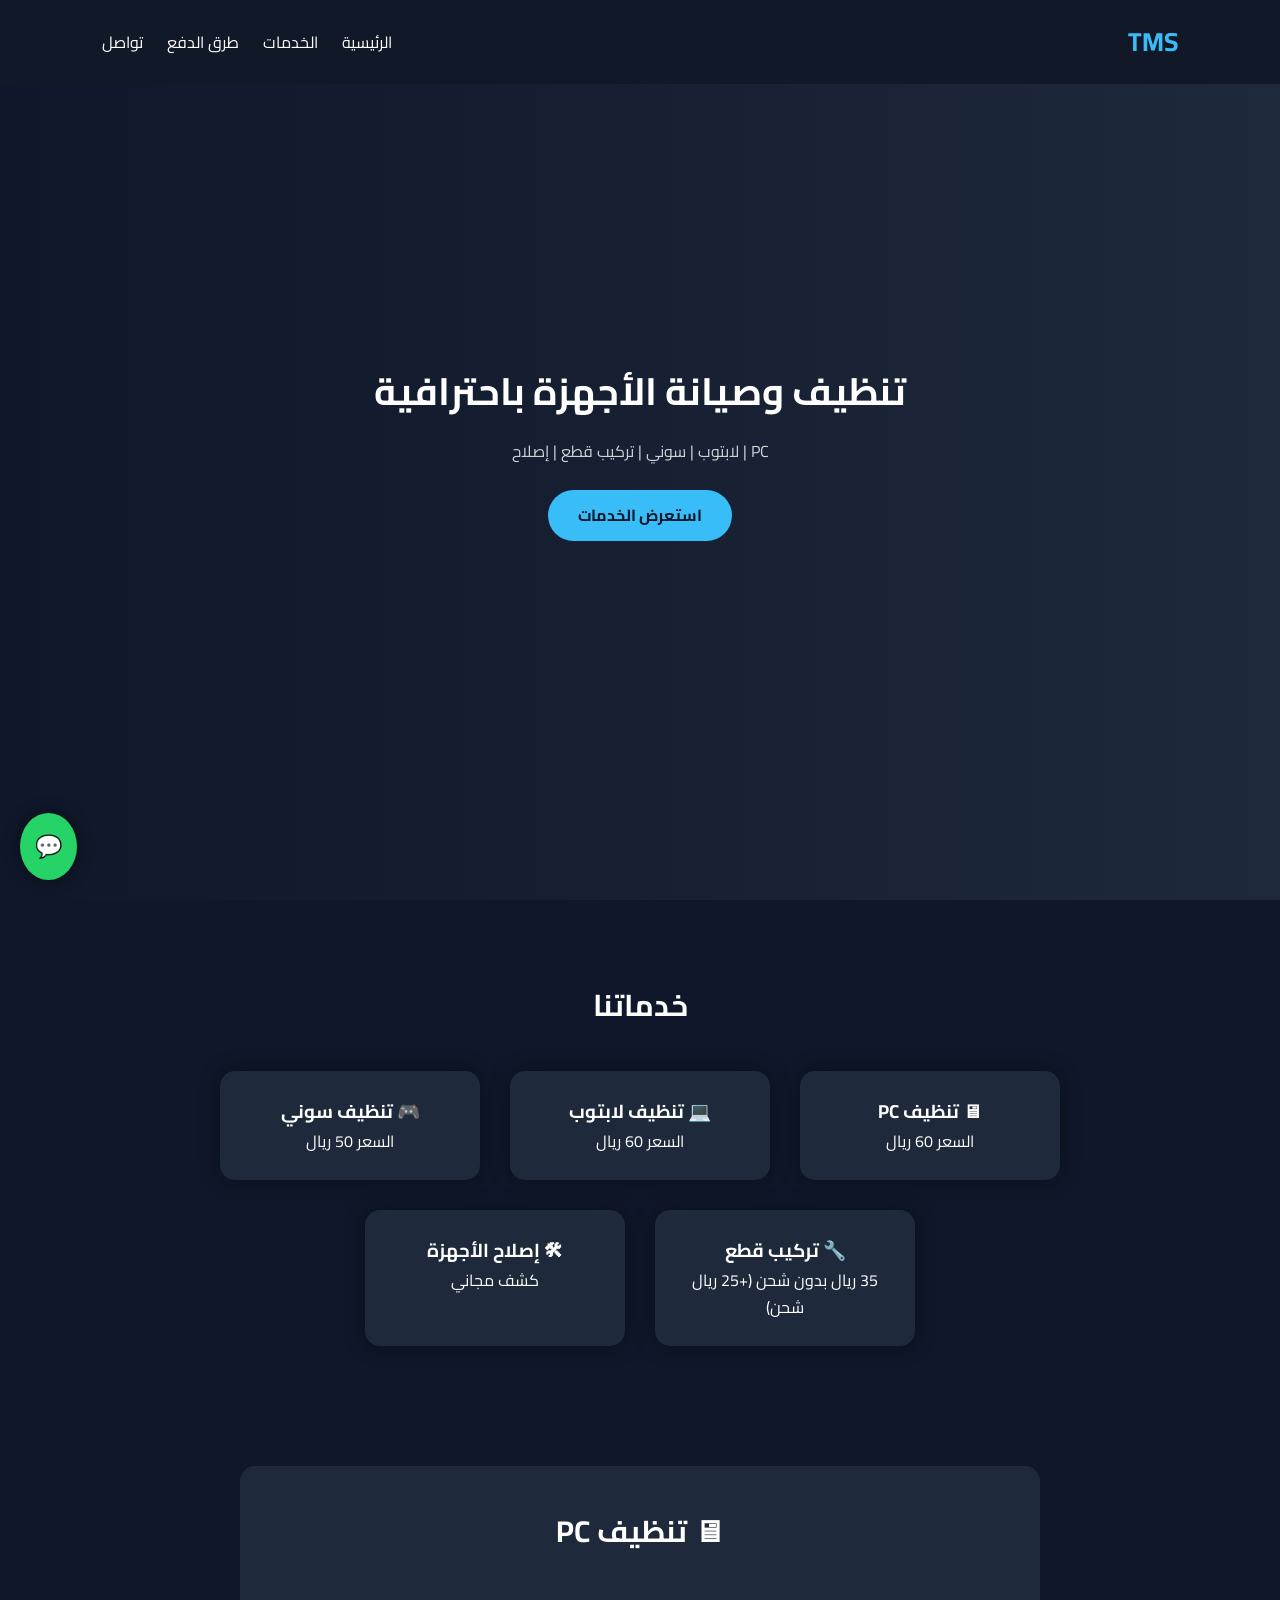
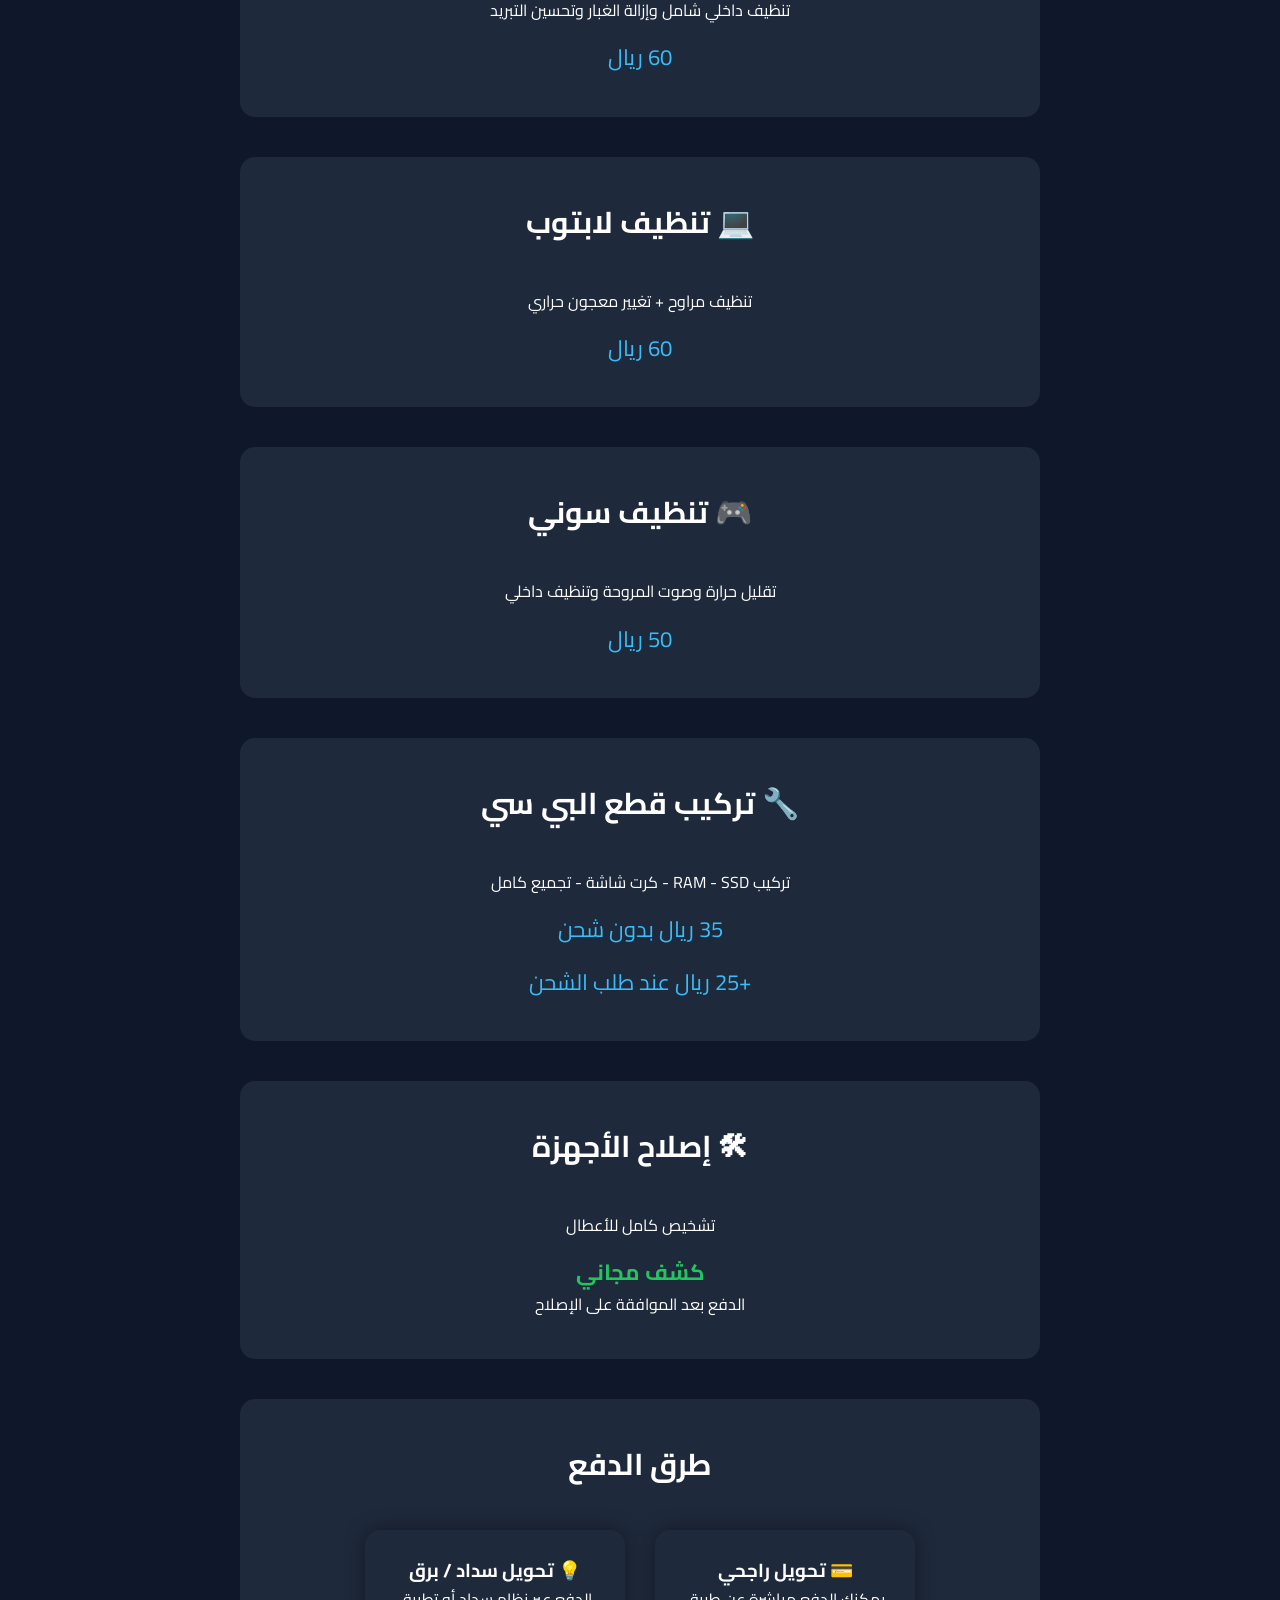
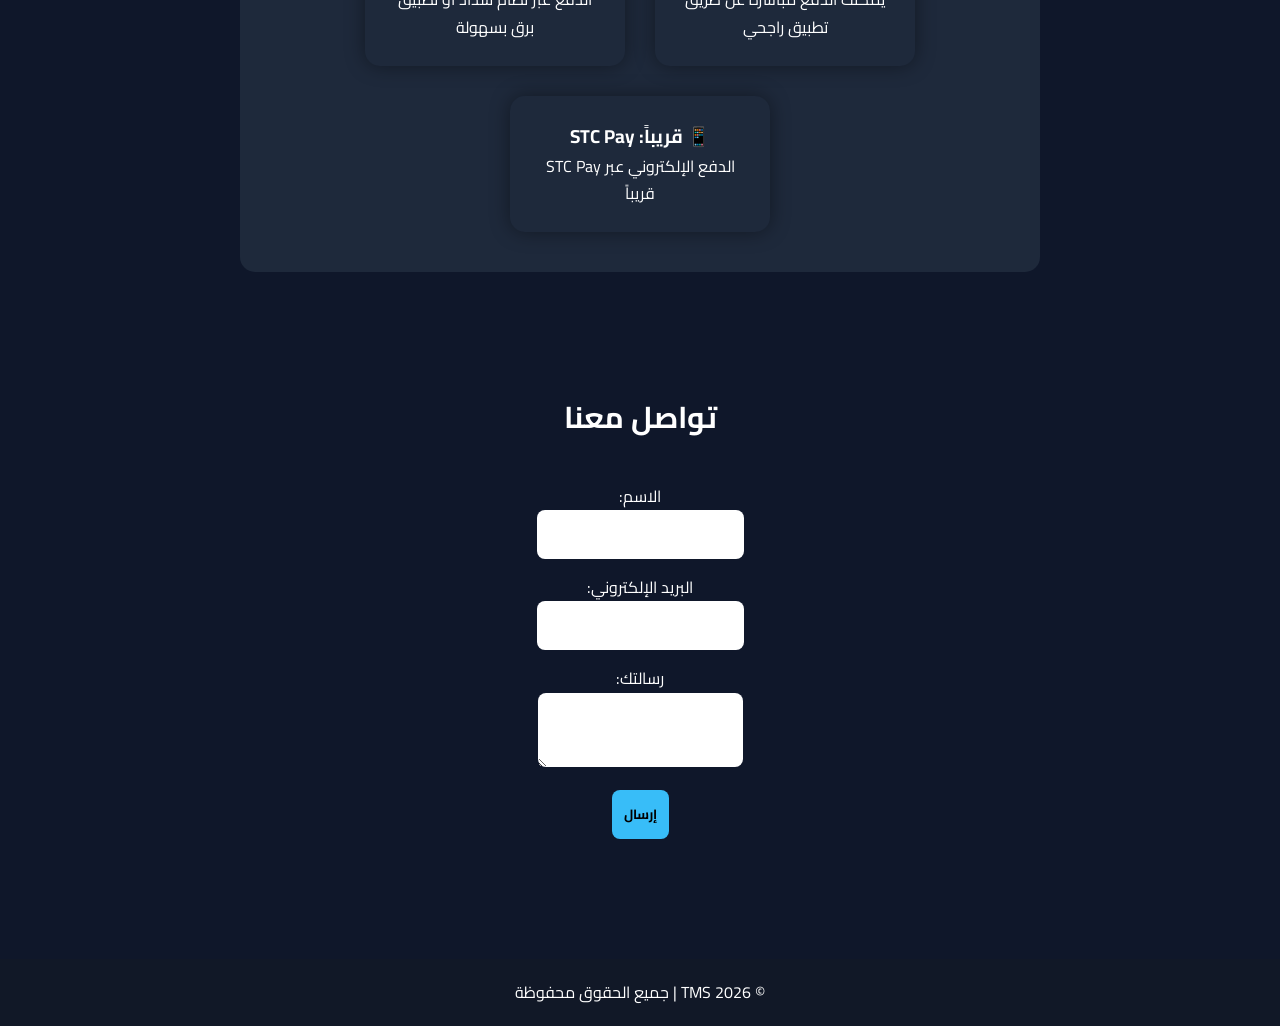
==== index.html @ cfd537c2 "Add files via upload" ====
<!DOCTYPE html>
<html lang="ar" dir="rtl">
<head>
<meta charset="UTF-8">
<meta name="viewport" content="width=device-width, initial-scale=1.0">
<title>TMS | خدمات تنظيف وصيانة الأجهزة</title>
<link href="https://fonts.googleapis.com/css2?family=Cairo:wght@400;700&display=swap" rel="stylesheet">
<style>
*{margin:0;padding:0;box-sizing:border-box;font-family:'Cairo',sans-serif;}
html{scroll-behavior:smooth;}
body{background:#0f172a;color:white;line-height:1.7;}
header{display:flex;justify-content:space-between;align-items:center;padding:20px 8%;background:#111827;position:fixed;width:100%;z-index:1000;}
.logo{font-size:26px;font-weight:bold;color:#38bdf8;}
nav a{color:white;text-decoration:none;margin-right:20px;transition:.3s;}
nav a:hover{color:#38bdf8;}
.hero{height:100vh;display:flex;flex-direction:column;justify-content:center;align-items:center;text-align:center;background:linear-gradient(to right,#0f172a,#1e293b);padding-top:80px;}
.hero h1{font-size:38px;margin-bottom:15px;}
.hero p{opacity:.8;margin-bottom:25px;}
.btn{background:#38bdf8;color:#0f172a;padding:12px 30px;border-radius:30px;text-decoration:none;font-weight:bold;transition:.3s;}
.btn:hover{transform:scale(1.1);background:white;}
section{padding:80px 8%;text-align:center;}
h2{margin-bottom:40px;font-size:30px;}
.cards{display:flex;flex-wrap:wrap;justify-content:center;gap:30px;}
.card{background:#1e293b;width:260px;padding:25px;border-radius:15px;text-decoration:none;color:white;transition:.4s;box-shadow:0 0 20px rgba(0,0,0,.4);}
.card:hover{transform:translateY(-10px);box-shadow:0 0 35px rgba(56,189,248,.6);}
.details{background:#1e293b;margin:40px auto;max-width:800px;padding:40px;border-radius:15px;}
.price{font-size:22px;margin-top:15px;color:#38bdf8;}
.free{color:#22c55e;font-weight:bold;}
#payment .cards{display:flex;flex-wrap:wrap;justify-content:center;gap:30px;margin-top:20px;}
#payment .card{background:#1e293b;width:260px;padding:25px;border-radius:15px;text-align:center;transition:.4s;box-shadow:0 0 20px rgba(0,0,0,.4);}
#payment .card:hover{transform:translateY(-10px);box-shadow:0 0 35px rgba(56,189,248,.6);}
form{max-width:500px;margin:auto;display:flex;flex-direction:column;gap:15px;}
input,textarea{padding:12px;border-radius:8px;border:none;}
button{padding:12px;border:none;background:#38bdf8;font-weight:bold;border-radius:8px;cursor:pointer;}
footer{background:#111827;padding:20px;text-align:center;margin-top:40px;}
.whatsapp{position:fixed;bottom:20px;left:20px;background:#25D366;color:white;padding:15px;border-radius:50%;font-size:22px;text-decoration:none;box-shadow:0 0 15px rgba(0,0,0,.5);}
@media(max-width:768px){.cards{flex-direction:column;align-items:center;}}
</style>
</head>
<body>

<header>
<div class="logo">TMS</div>
<nav>
<a href="#">الرئيسية</a>
<a href="#services">الخدمات</a>
<a href="#payment">طرق الدفع</a>
<a href="#contact">تواصل</a>
</nav>
</header>

<section class="hero">
<h1>تنظيف وصيانة الأجهزة باحترافية</h1>
<p>PC | لابتوب | سوني | تركيب قطع | إصلاح</p>
<a href="#services" class="btn">استعرض الخدمات</a>
</section>

<section id="services">
<h2>خدماتنا</h2>
<div class="cards">
<a href="#pc" class="card"><h3>🖥 تنظيف PC</h3><p>السعر 60 ريال</p></a>
<a href="#laptop" class="card"><h3>💻 تنظيف لابتوب</h3><p>السعر 60 ريال</p></a>
<a href="#sony" class="card"><h3>🎮 تنظيف سوني</h3><p>السعر 50 ريال</p></a>
<a href="#install" class="card"><h3>🔧 تركيب قطع</h3><p>35 ريال بدون شحن (+25 ريال شحن)</p></a>
<a href="#repair" class="card"><h3>🛠 إصلاح الأجهزة</h3><p>كشف مجاني</p></a>
</div>
</section>

<section id="pc" class="details"><h2>🖥 تنظيف PC</h2><p>تنظيف داخلي شامل وإزالة الغبار وتحسين التبريد</p><div class="price">60 ريال</div></section>
<section id="laptop" class="details"><h2>💻 تنظيف لابتوب</h2><p>تنظيف مراوح + تغيير معجون حراري</p><div class="price">60 ريال</div></section>
<section id="sony" class="details"><h2>🎮 تنظيف سوني</h2><p>تقليل حرارة وصوت المروحة وتنظيف داخلي</p><div class="price">50 ريال</div></section>
<section id="install" class="details"><h2>🔧 تركيب قطع البي سي</h2><p>تركيب RAM - SSD - كرت شاشة - تجميع كامل</p><div class="price">35 ريال بدون شحن</div><div class="price">+25 ريال عند طلب الشحن</div></section>
<section id="repair" class="details"><h2>🛠 إصلاح الأجهزة</h2><p>تشخيص كامل للأعطال</p><div class="price free">كشف مجاني</div><p>الدفع بعد الموافقة على الإصلاح</p></section>

<section id="payment" class="details">
<h2>طرق الدفع</h2>
<div class="cards">
<div class="card"><h3>💳 تحويل راجحي</h3><p>يمكنك الدفع مباشرة عن طريق تطبيق راجحي</p></div>
<div class="card"><h3>💡 تحويل سداد / برق</h3><p>الدفع عبر نظام سداد أو تطبيق برق بسهولة</p></div>
<div class="card"><h3>📱 قريباً: STC Pay</h3><p>الدفع الإلكتروني عبر STC Pay قريباً</p></div>
</div>
</section>

<section id="contact">
<h2>تواصل معنا</h2>
<form name="contact" method="POST" data-netlify="true">
  <p>
    <label>الاسم:<br>
      <input type="text" name="name" required>
    </label>
  </p>
  <p>
    <label>البريد الإلكتروني:<br>
      <input type="email" name="email" required>
    </label>
  </p>
  <p>
    <label>رسالتك:<br>
      <textarea name="message" required></textarea>
    </label>
  </p>
  <p>
    <button type="submit">إرسال</button>
  </p>
</form>
</section>

<footer>© 2026 TMS | جميع الحقوق محفوظة</footer>
<a href="https://wa.me/966596261551" class="whatsapp" target="_blank">💬</a>

</body>
</html>
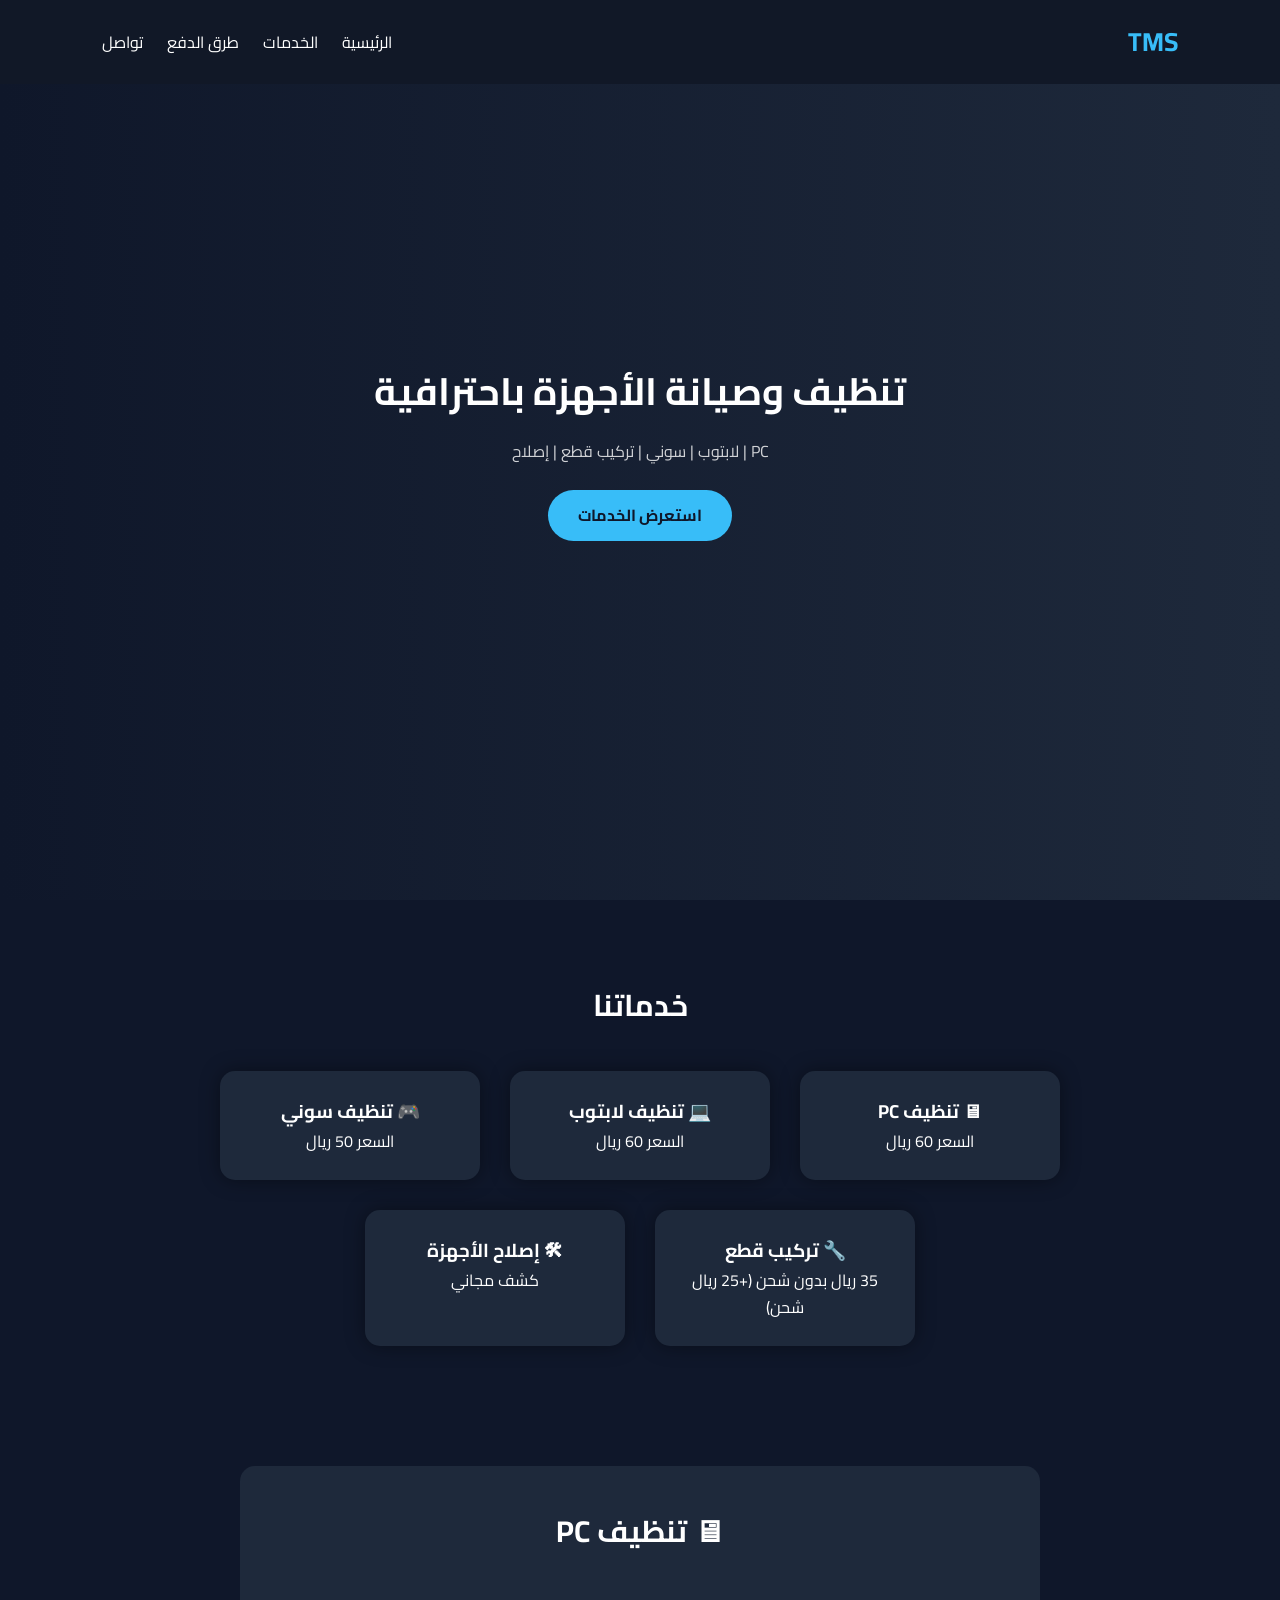
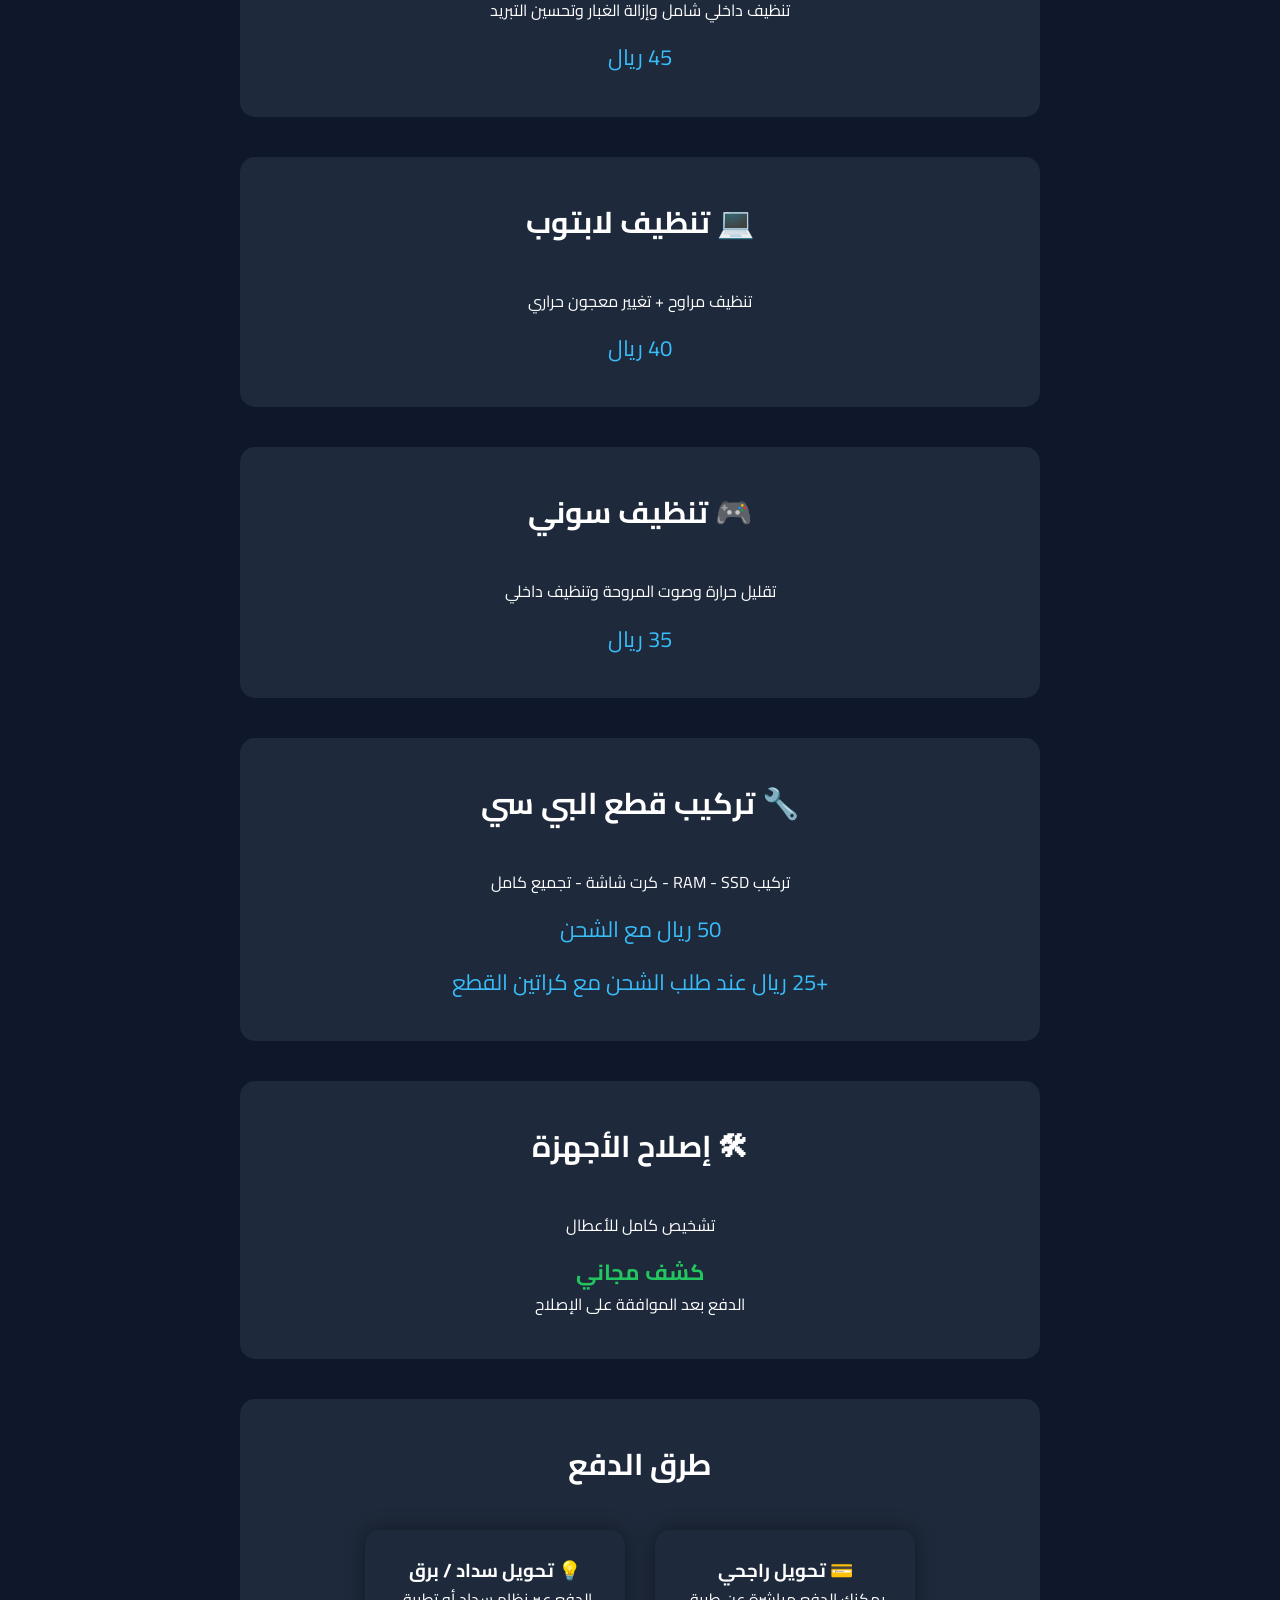
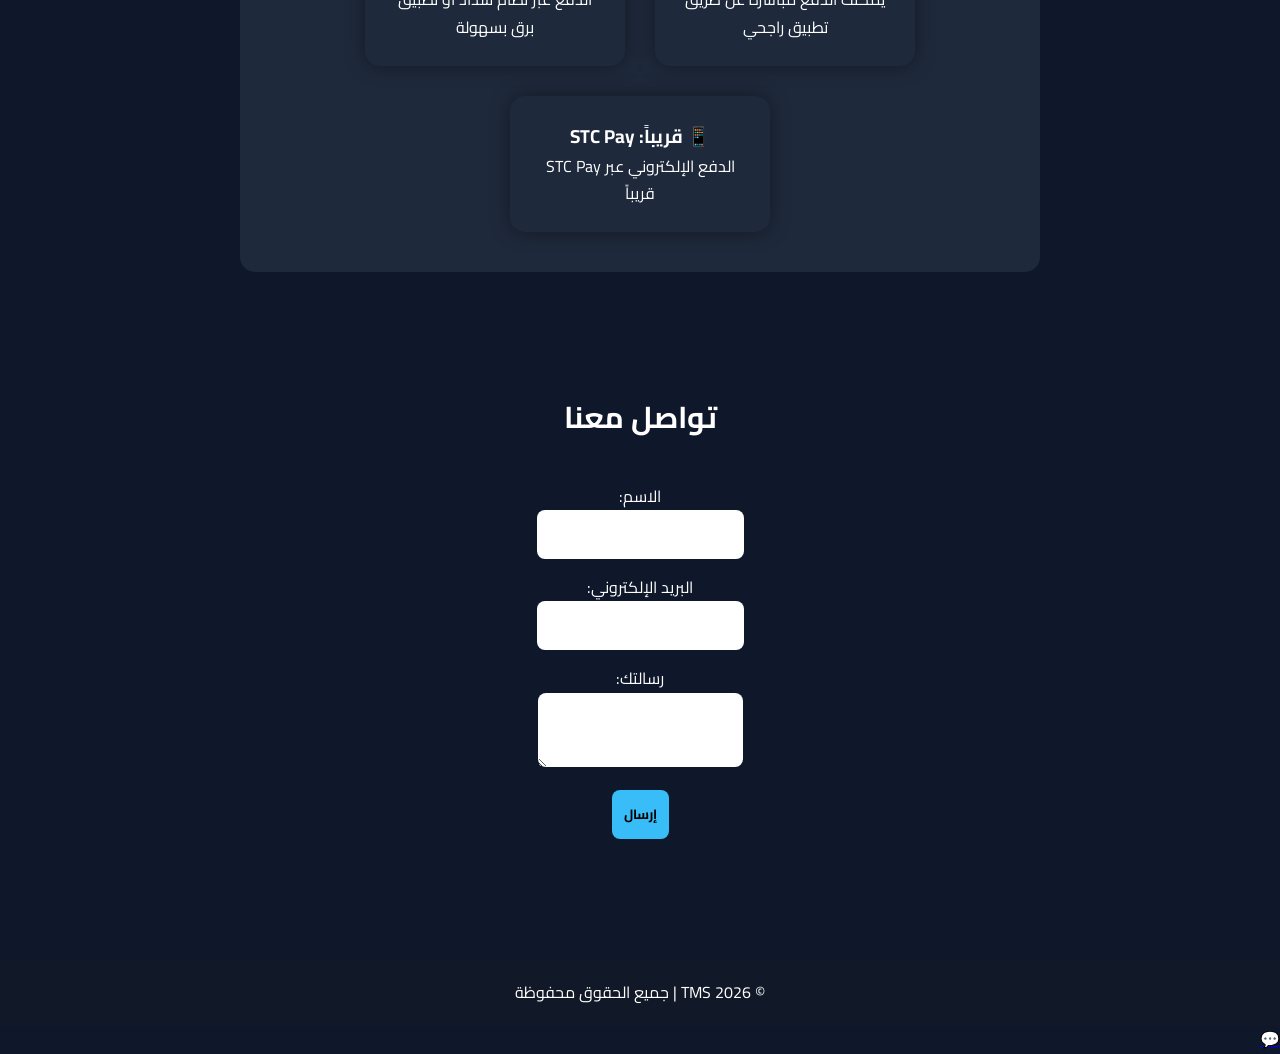
==== commit 09e3a2d9: "Add files via upload" ====
--- a/index.html
+++ b/index.html
@@ -66,10 +66,10 @@
 </div>
 </section>
 
-<section id="pc" class="details"><h2>🖥 تنظيف PC</h2><p>تنظيف داخلي شامل وإزالة الغبار وتحسين التبريد</p><div class="price">60 ريال</div></section>
-<section id="laptop" class="details"><h2>💻 تنظيف لابتوب</h2><p>تنظيف مراوح + تغيير معجون حراري</p><div class="price">60 ريال</div></section>
-<section id="sony" class="details"><h2>🎮 تنظيف سوني</h2><p>تقليل حرارة وصوت المروحة وتنظيف داخلي</p><div class="price">50 ريال</div></section>
-<section id="install" class="details"><h2>🔧 تركيب قطع البي سي</h2><p>تركيب RAM - SSD - كرت شاشة - تجميع كامل</p><div class="price">35 ريال بدون شحن</div><div class="price">+25 ريال عند طلب الشحن</div></section>
+<section id="pc" class="details"><h2>🖥 تنظيف PC</h2><p>تنظيف داخلي شامل وإزالة الغبار وتحسين التبريد</p><div class="price">45 ريال</div></section>
+<section id="laptop" class="details"><h2>💻 تنظيف لابتوب</h2><p>تنظيف مراوح + تغيير معجون حراري</p><div class="price">40 ريال</div></section>
+<section id="sony" class="details"><h2>🎮 تنظيف سوني</h2><p>تقليل حرارة وصوت المروحة وتنظيف داخلي</p><div class="price">35 ريال</div></section>
+<section id="install" class="details"><h2>🔧 تركيب قطع البي سي</h2><p>تركيب RAM - SSD - كرت شاشة - تجميع كامل</p><div class="price">50 ريال مع الشحن </div><div class="price">+25 ريال عند طلب الشحن مع كراتين القطع</div></section>
 <section id="repair" class="details"><h2>🛠 إصلاح الأجهزة</h2><p>تشخيص كامل للأعطال</p><div class="price free">كشف مجاني</div><p>الدفع بعد الموافقة على الإصلاح</p></section>
 
 <section id="payment" class="details">
@@ -83,30 +83,46 @@
 
 <section id="contact">
 <h2>تواصل معنا</h2>
-<form name="contact" method="POST" data-netlify="true">
+
+<form name="contact" method="POST" data-netlify="true" data-netlify-honeypot="bot-field" action="/thank-you.html">
+  
+  <!-- مهم جداً -->
+  <input type="hidden" name="form-name" value="contact">
+
+  <!-- حماية من السبام -->
+  <p hidden>
+    <label>لا تملأ هذا الحقل:
+      <input name="bot-field">
+    </label>
+  </p>
+
   <p>
     <label>الاسم:<br>
       <input type="text" name="name" required>
     </label>
   </p>
+
   <p>
     <label>البريد الإلكتروني:<br>
       <input type="email" name="email" required>
     </label>
   </p>
+
   <p>
     <label>رسالتك:<br>
       <textarea name="message" required></textarea>
     </label>
   </p>
+
   <p>
     <button type="submit">إرسال</button>
   </p>
+
 </form>
 </section>
 
 <footer>© 2026 TMS | جميع الحقوق محفوظة</footer>
-<a href="https://wa.me/966596261551" class="whatsapp" target="_blank">💬</a>
+<a href="https://linktr.ee/TMS5" class="my links" target="_blank">💬</a>
 
 </body>
 </html>
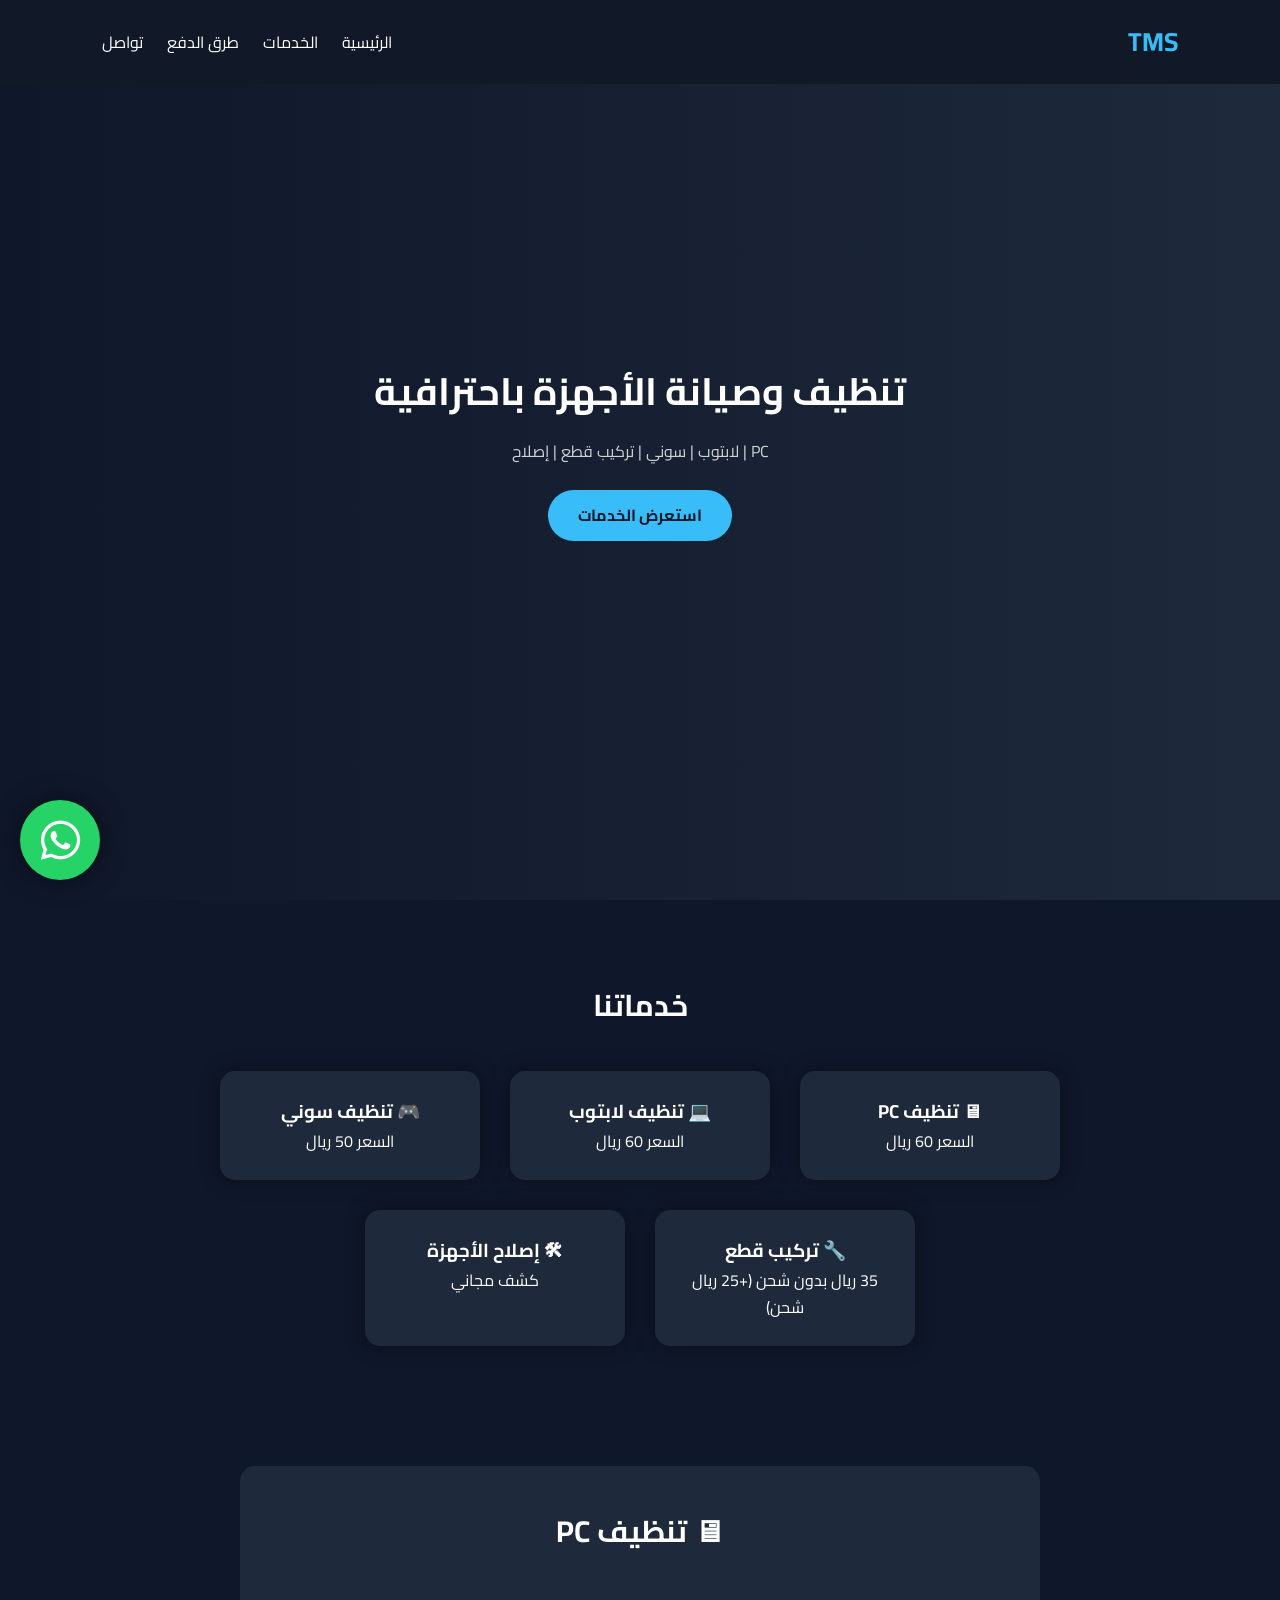
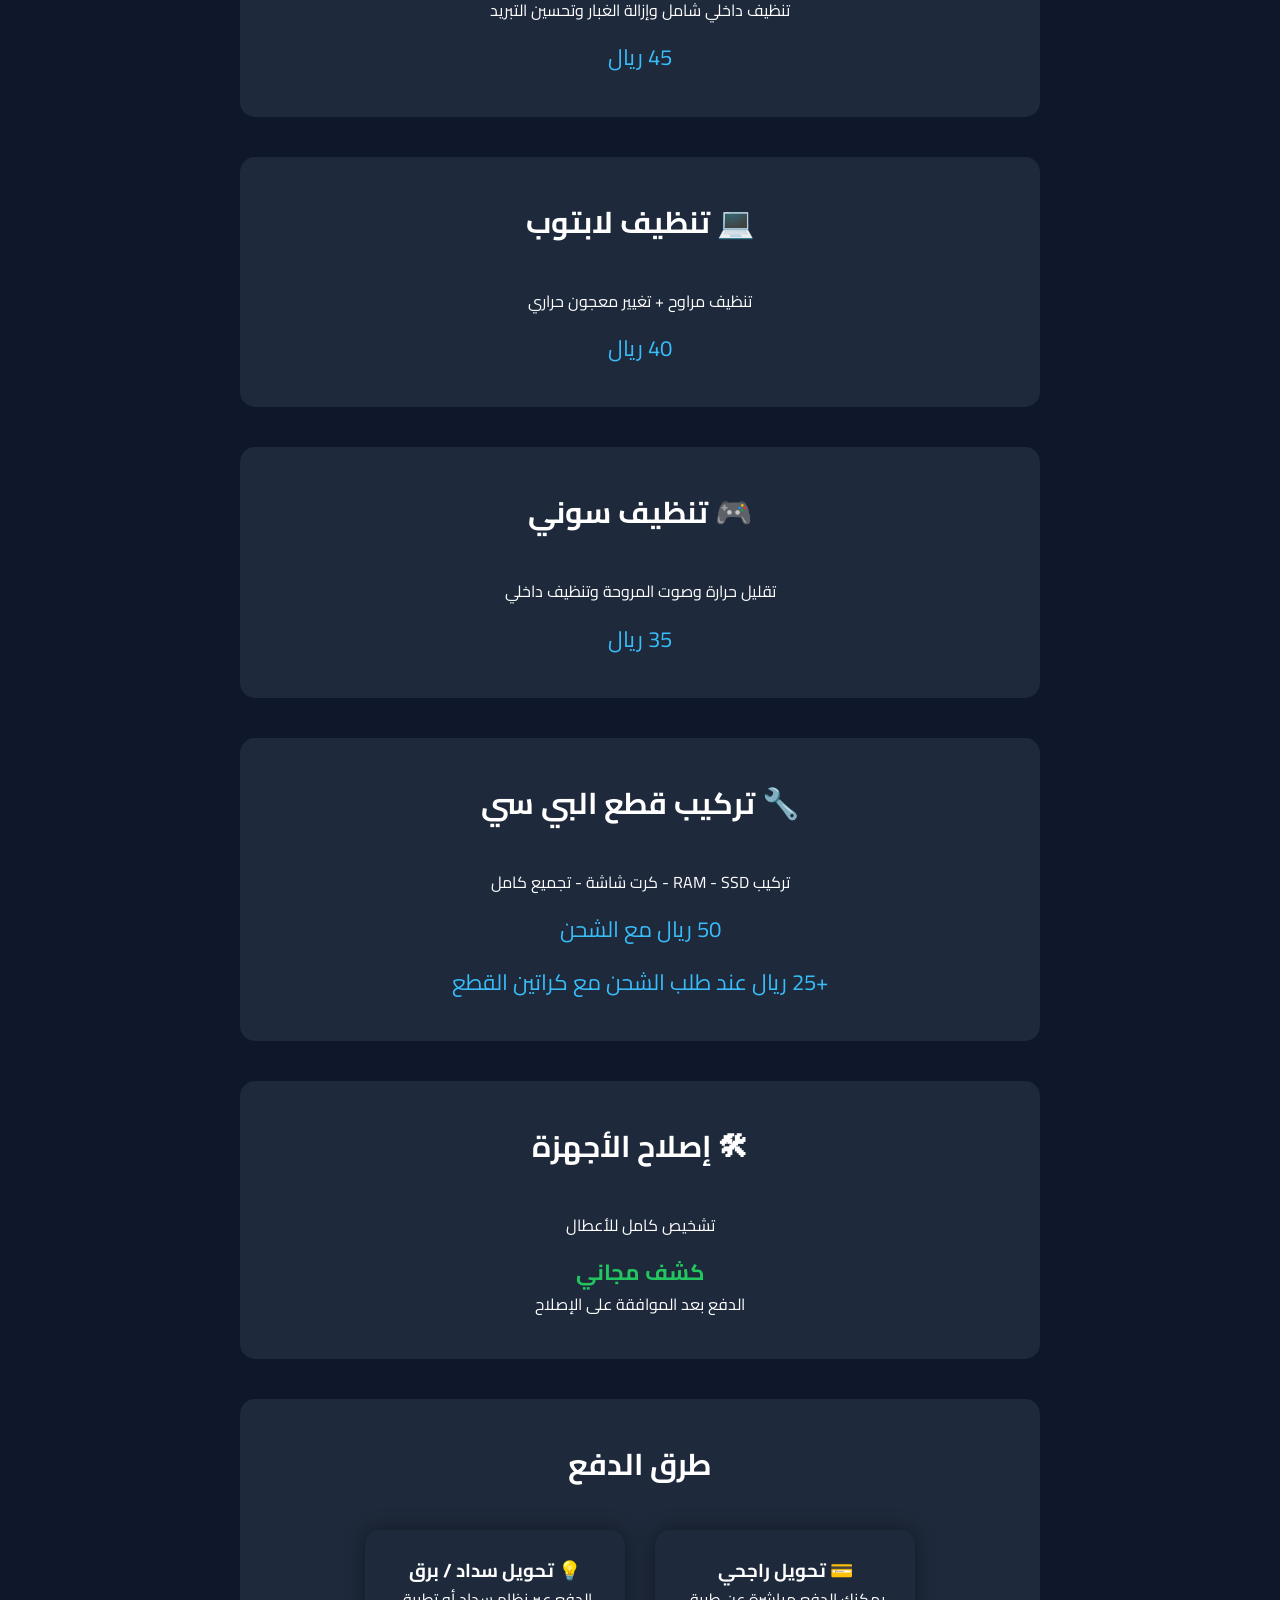
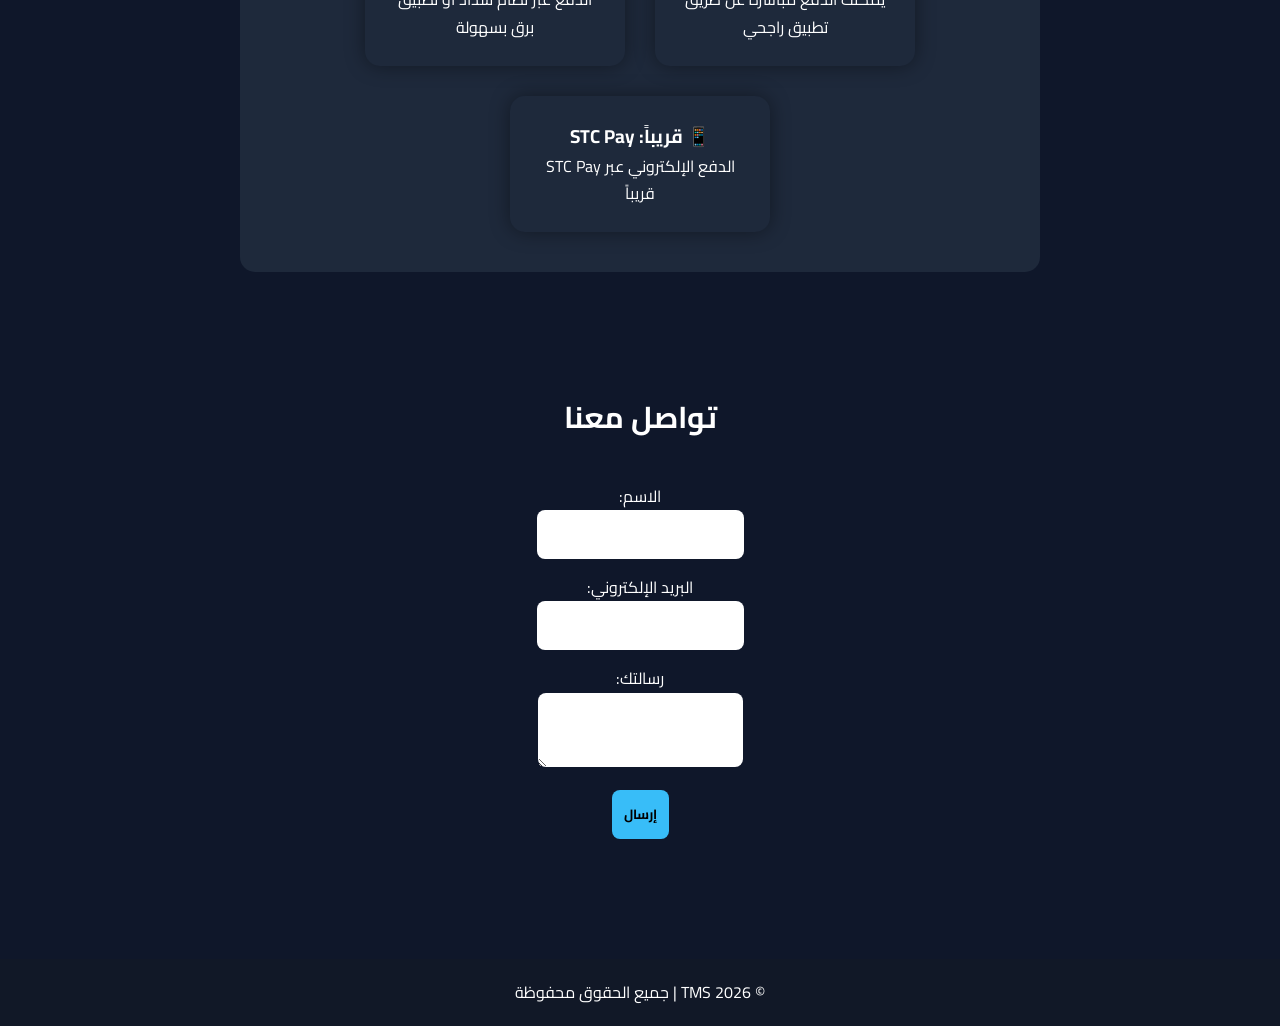
==== commit b9b755d2: "Add files via upload" ====
--- a/index.html
+++ b/index.html
@@ -5,37 +5,9 @@
 <meta name="viewport" content="width=device-width, initial-scale=1.0">
 <title>TMS | خدمات تنظيف وصيانة الأجهزة</title>
 <link href="https://fonts.googleapis.com/css2?family=Cairo:wght@400;700&display=swap" rel="stylesheet">
-<style>
-*{margin:0;padding:0;box-sizing:border-box;font-family:'Cairo',sans-serif;}
-html{scroll-behavior:smooth;}
-body{background:#0f172a;color:white;line-height:1.7;}
-header{display:flex;justify-content:space-between;align-items:center;padding:20px 8%;background:#111827;position:fixed;width:100%;z-index:1000;}
-.logo{font-size:26px;font-weight:bold;color:#38bdf8;}
-nav a{color:white;text-decoration:none;margin-right:20px;transition:.3s;}
-nav a:hover{color:#38bdf8;}
-.hero{height:100vh;display:flex;flex-direction:column;justify-content:center;align-items:center;text-align:center;background:linear-gradient(to right,#0f172a,#1e293b);padding-top:80px;}
-.hero h1{font-size:38px;margin-bottom:15px;}
-.hero p{opacity:.8;margin-bottom:25px;}
-.btn{background:#38bdf8;color:#0f172a;padding:12px 30px;border-radius:30px;text-decoration:none;font-weight:bold;transition:.3s;}
-.btn:hover{transform:scale(1.1);background:white;}
-section{padding:80px 8%;text-align:center;}
-h2{margin-bottom:40px;font-size:30px;}
-.cards{display:flex;flex-wrap:wrap;justify-content:center;gap:30px;}
-.card{background:#1e293b;width:260px;padding:25px;border-radius:15px;text-decoration:none;color:white;transition:.4s;box-shadow:0 0 20px rgba(0,0,0,.4);}
-.card:hover{transform:translateY(-10px);box-shadow:0 0 35px rgba(56,189,248,.6);}
-.details{background:#1e293b;margin:40px auto;max-width:800px;padding:40px;border-radius:15px;}
-.price{font-size:22px;margin-top:15px;color:#38bdf8;}
-.free{color:#22c55e;font-weight:bold;}
-#payment .cards{display:flex;flex-wrap:wrap;justify-content:center;gap:30px;margin-top:20px;}
-#payment .card{background:#1e293b;width:260px;padding:25px;border-radius:15px;text-align:center;transition:.4s;box-shadow:0 0 20px rgba(0,0,0,.4);}
-#payment .card:hover{transform:translateY(-10px);box-shadow:0 0 35px rgba(56,189,248,.6);}
-form{max-width:500px;margin:auto;display:flex;flex-direction:column;gap:15px;}
-input,textarea{padding:12px;border-radius:8px;border:none;}
-button{padding:12px;border:none;background:#38bdf8;font-weight:bold;border-radius:8px;cursor:pointer;}
-footer{background:#111827;padding:20px;text-align:center;margin-top:40px;}
-.whatsapp{position:fixed;bottom:20px;left:20px;background:#25D366;color:white;padding:15px;border-radius:50%;font-size:22px;text-decoration:none;box-shadow:0 0 15px rgba(0,0,0,.5);}
-@media(max-width:768px){.cards{flex-direction:column;align-items:center;}}
-</style>
+<link rel="stylesheet" href="style.css">
+<link rel="stylesheet" href="https://cdnjs.cloudflare.com/ajax/libs/font-awesome/6.5.0/css/all.min.css">
+
 </head>
 <body>
 
@@ -121,8 +93,11 @@
 </form>
 </section>
 
+<a href="https://linktr.ee/TMS5" target="_blank" class="whatsapp-btn">
+  <i class="fa-brands fa-whatsapp"></i>
+</a>
+
 <footer>© 2026 TMS | جميع الحقوق محفوظة</footer>
-<a href="https://linktr.ee/TMS5" class="my links" target="_blank">💬</a>
 
 </body>
 </html>
--- a/style.css
+++ b/style.css
@@ -0,0 +1,87 @@
+*{margin:0;padding:0;box-sizing:border-box;font-family:'Cairo',sans-serif;}
+html{scroll-behavior:smooth;}
+body{background:#0f172a;color:white;line-height:1.7;}
+
+
+
+header{display:flex;justify-content:space-between;align-items:center;padding:20px 8%;background:#111827;position:fixed;width:100%;z-index:1000;}
+.logo{font-size:26px;font-weight:bold;color:#38bdf8;}
+nav a{color:white;text-decoration:none;margin-right:20px;transition:.3s;}
+nav a:hover{color:#38bdf8;}
+
+
+
+.hero{height:100vh;display:flex;flex-direction:column;justify-content:center;align-items:center;text-align:center;background:linear-gradient(to right,#0f172a,#1e293b);padding-top:80px;}
+.hero h1{font-size:38px;margin-bottom:15px;}
+.hero p{opacity:.8;margin-bottom:25px;}
+
+
+
+.btn{background:#38bdf8;color:#0f172a;padding:12px 30px;border-radius:30px;text-decoration:none;font-weight:bold;transition:.3s;}
+.btn:hover{transform:scale(1.1);background:white;}
+
+
+
+section{padding:80px 8%;text-align:center;}
+h2{margin-bottom:40px;font-size:30px;}
+
+
+
+.cards{display:flex;flex-wrap:wrap;justify-content:center;gap:30px;}
+
+
+
+.card{background:#1e293b;width:260px;padding:25px;border-radius:15px;text-decoration:none;color:white;transition:.4s;box-shadow:0 0 20px rgba(0,0,0,.4);}
+.card:hover{transform:translateY(-10px);box-shadow:0 0 35px rgba(56,189,248,.6);}
+
+
+
+.details{background:#1e293b;margin:40px auto;max-width:800px;padding:40px;border-radius:15px;}
+
+
+
+.price{font-size:22px;margin-top:15px;color:#38bdf8;}
+.free{color:#22c55e;font-weight:bold;}
+
+
+
+#payment .cards{display:flex;flex-wrap:wrap;justify-content:center;gap:30px;margin-top:20px;}
+#payment .card{background:#1e293b;width:260px;padding:25px;border-radius:15px;text-align:center;transition:.4s;box-shadow:0 0 20px rgba(0,0,0,.4);}
+#payment .card:hover{transform:translateY(-10px);box-shadow:0 0 35px rgba(56,189,248,.6);}
+
+
+
+form{max-width:500px;margin:auto;display:flex;flex-direction:column;gap:15px;}
+input,textarea{padding:12px;border-radius:8px;border:none;}
+button{padding:12px;border:none;background:#38bdf8;font-weight:bold;border-radius:8px;cursor:pointer;}
+
+
+
+footer{background:#111827;padding:20px;text-align:center;margin-top:40px;}
+
+
+
+
+.whatsapp-btn {
+  position: fixed;
+  bottom: 20px;
+  left: 20px;
+  background: #25D366;
+  color: white;
+  width: 80px;          /* حجم الدائرة */
+  height: 80px;         /* حجم الدائرة */
+  display: flex;
+  align-items: center;
+  justify-content: center;
+  border-radius: 50%;
+  font-size: 45px;      /* حجم الأيقونة */
+  text-decoration: none;
+  box-shadow: 0 0 25px rgba(0,0,0,.5);
+  z-index: 999;
+}
+
+
+
+@media(max-width:768px){
+.cards{flex-direction:column;align-items:center;}
+}
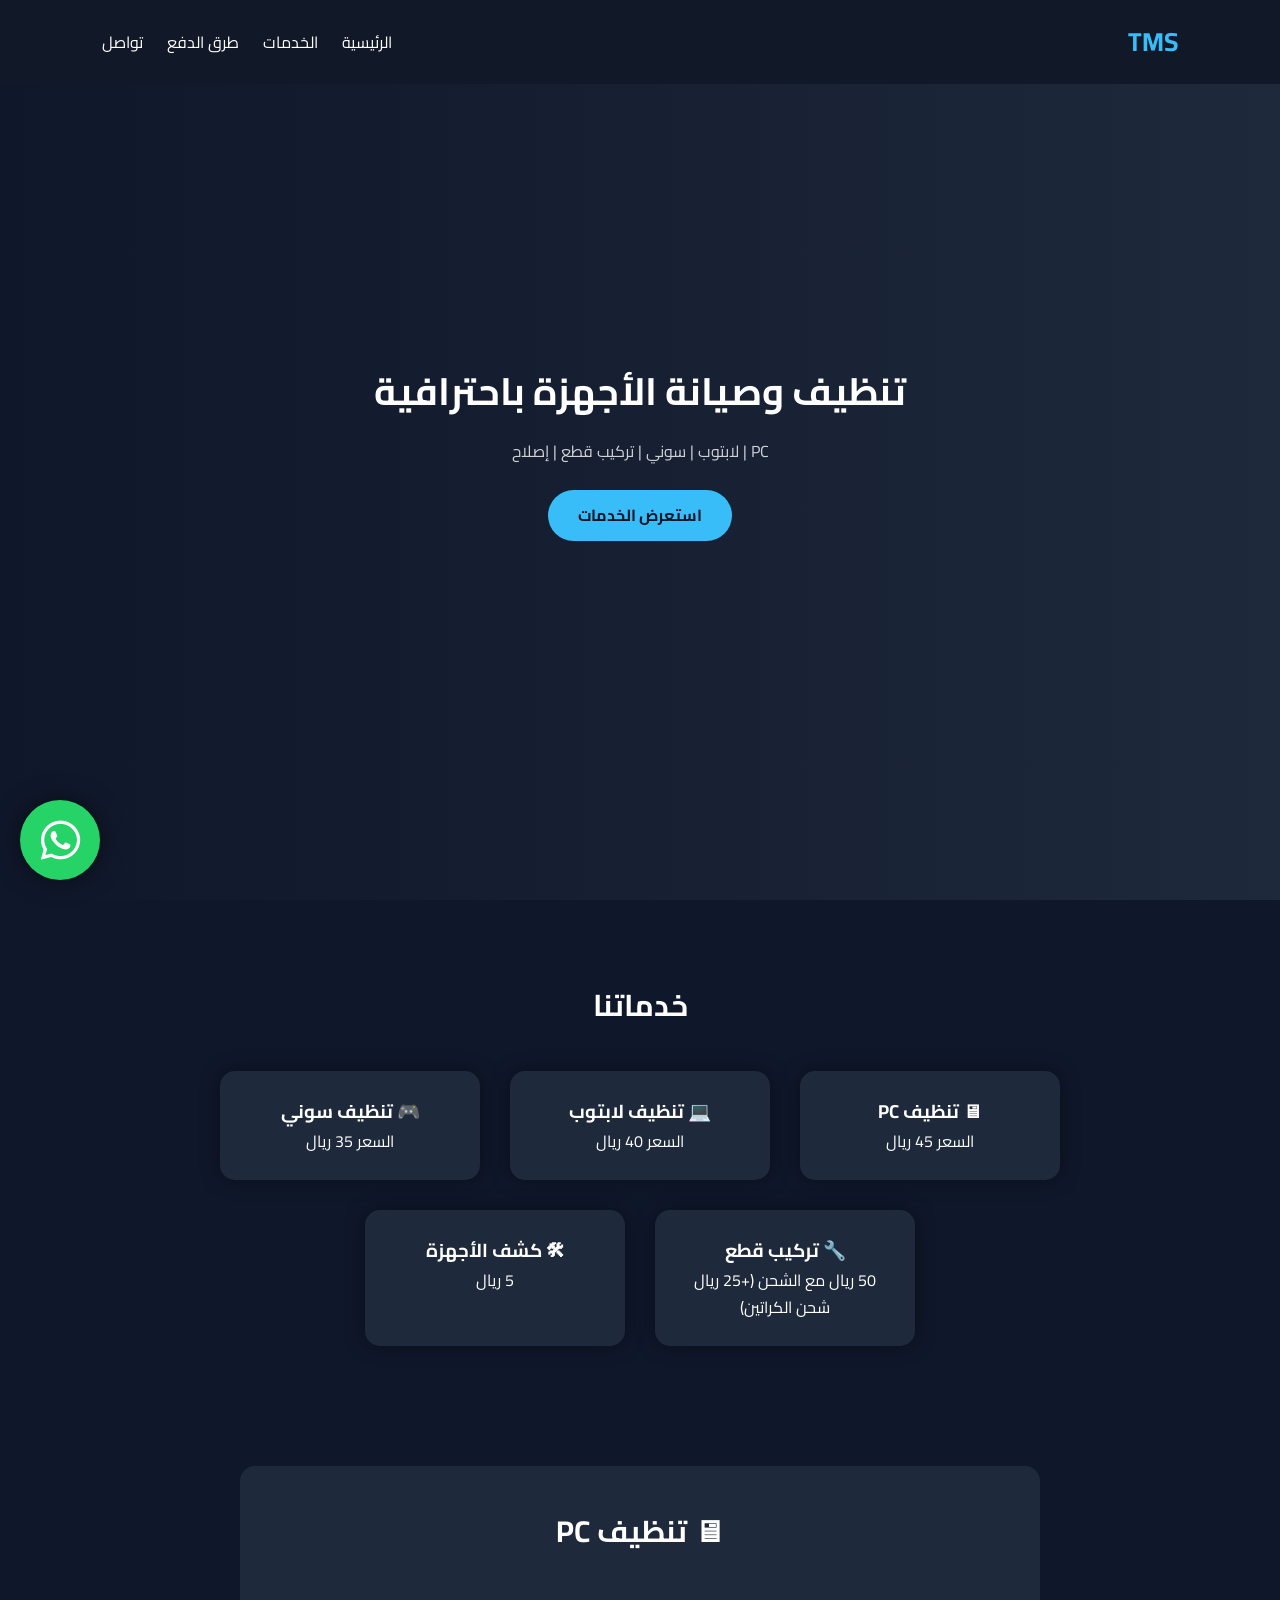
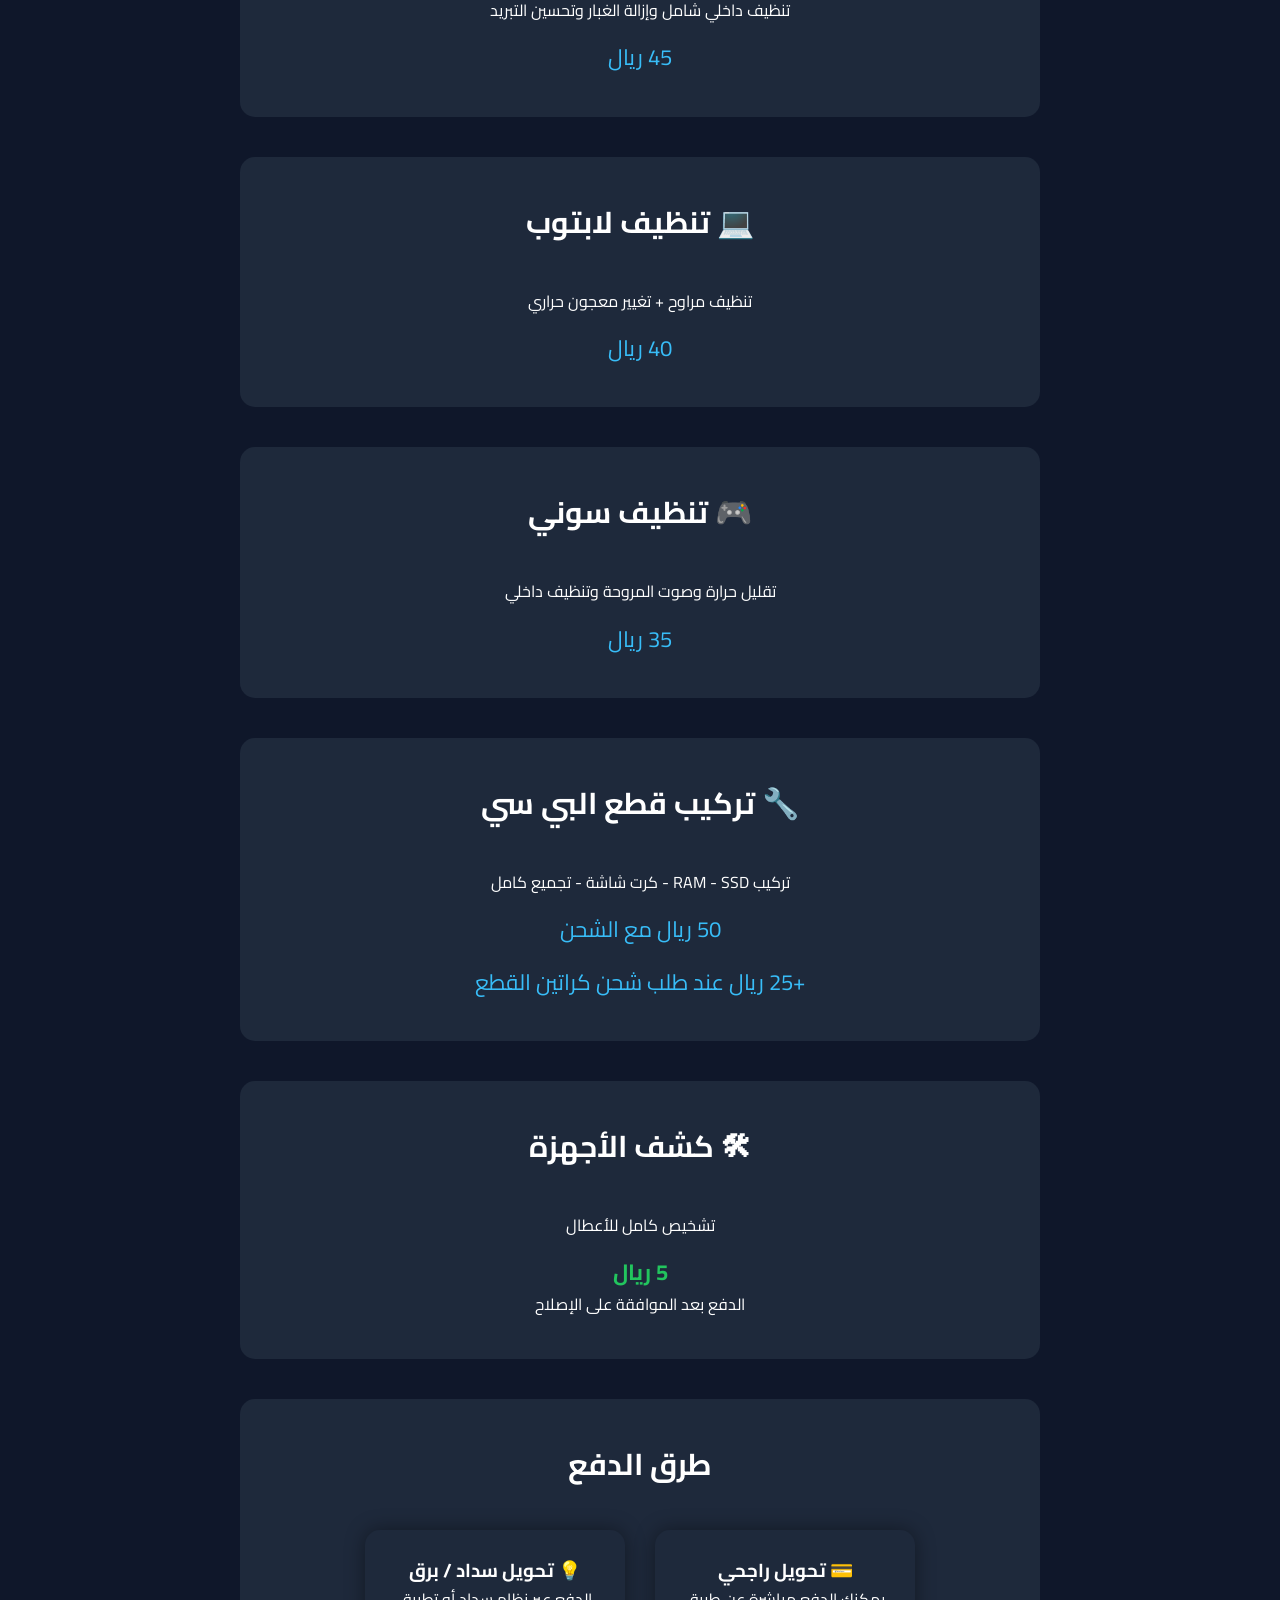
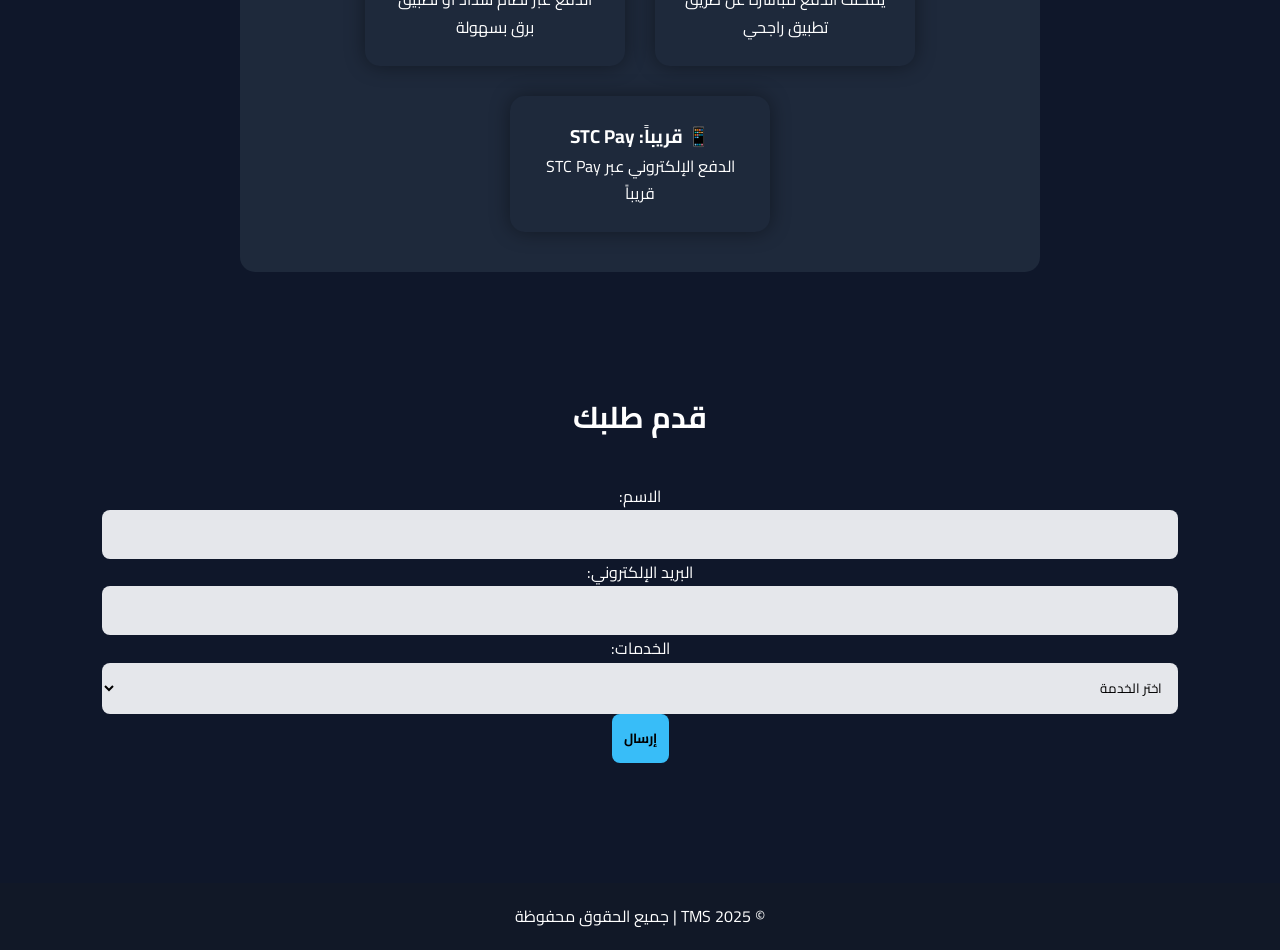
==== commit d4a84aa1: "Update index.html" ====
--- a/index.html
+++ b/index.html
@@ -30,19 +30,19 @@
 <section id="services">
 <h2>خدماتنا</h2>
 <div class="cards">
-<a href="#pc" class="card"><h3>🖥 تنظيف PC</h3><p>السعر 60 ريال</p></a>
-<a href="#laptop" class="card"><h3>💻 تنظيف لابتوب</h3><p>السعر 60 ريال</p></a>
-<a href="#sony" class="card"><h3>🎮 تنظيف سوني</h3><p>السعر 50 ريال</p></a>
-<a href="#install" class="card"><h3>🔧 تركيب قطع</h3><p>35 ريال بدون شحن (+25 ريال شحن)</p></a>
-<a href="#repair" class="card"><h3>🛠 إصلاح الأجهزة</h3><p>كشف مجاني</p></a>
+<a href="#pc" class="card"><h3>🖥 تنظيف PC</h3><p>السعر 45 ريال</p></a>
+<a href="#laptop" class="card"><h3>💻 تنظيف لابتوب</h3><p>السعر 40 ريال</p></a>
+<a href="#sony" class="card"><h3>🎮 تنظيف سوني</h3><p>السعر 35 ريال</p></a>
+<a href="#install" class="card"><h3>🔧 تركيب قطع</h3><p>50 ريال مع الشحن (+25 ريال شحن الكراتين)</p></a>
+<a href="#repair" class="card"><h3>🛠 كشف الأجهزة</h3><p>5 ريال</p></a>
 </div>
 </section>
 
 <section id="pc" class="details"><h2>🖥 تنظيف PC</h2><p>تنظيف داخلي شامل وإزالة الغبار وتحسين التبريد</p><div class="price">45 ريال</div></section>
 <section id="laptop" class="details"><h2>💻 تنظيف لابتوب</h2><p>تنظيف مراوح + تغيير معجون حراري</p><div class="price">40 ريال</div></section>
 <section id="sony" class="details"><h2>🎮 تنظيف سوني</h2><p>تقليل حرارة وصوت المروحة وتنظيف داخلي</p><div class="price">35 ريال</div></section>
-<section id="install" class="details"><h2>🔧 تركيب قطع البي سي</h2><p>تركيب RAM - SSD - كرت شاشة - تجميع كامل</p><div class="price">50 ريال مع الشحن </div><div class="price">+25 ريال عند طلب الشحن مع كراتين القطع</div></section>
-<section id="repair" class="details"><h2>🛠 إصلاح الأجهزة</h2><p>تشخيص كامل للأعطال</p><div class="price free">كشف مجاني</div><p>الدفع بعد الموافقة على الإصلاح</p></section>
+<section id="install" class="details"><h2>🔧 تركيب قطع البي سي</h2><p>تركيب RAM - SSD - كرت شاشة - تجميع كامل</p><div class="price">50 ريال مع الشحن </div><div class="price">+25 ريال عند طلب شحن كراتين القطع</div></section>
+<section id="repair" class="details"><h2>🛠 كشف الأجهزة</h2><p>تشخيص كامل للأعطال</p><div class="price free">5 ريال</div><p>الدفع بعد الموافقة على الإصلاح</p></section>
 
 <section id="payment" class="details">
 <h2>طرق الدفع</h2>
@@ -54,19 +54,11 @@
 </section>
 
 <section id="contact">
-<h2>تواصل معنا</h2>
+<h2>قدم طلبك </h2>
 
-<form name="contact" method="POST" data-netlify="true" data-netlify-honeypot="bot-field" action="/thank-you.html">
-  
-  <!-- مهم جداً -->
-  <input type="hidden" name="form-name" value="contact">
+<form action="https://formspree.io/f/xxxxxxxx" method="POST">
+<input type="hidden" name="_redirect" value="https://username.github.io/projectname/thank-you.html">
 
-  <!-- حماية من السبام -->
-  <p hidden>
-    <label>لا تملأ هذا الحقل:
-      <input name="bot-field">
-    </label>
-  </p>
 
   <p>
     <label>الاسم:<br>
@@ -81,9 +73,15 @@
   </p>
 
   <p>
-    <label>رسالتك:<br>
-      <textarea name="message" required></textarea>
-    </label>
+    <label for="service">الخدمات:</label><br>
+    <select name="service" id="service" required>
+      <option value="" disabled selected>اختر الخدمة</option>
+      <option value="تنظيف PC">🖥 تنظيف PC</option>
+      <option value="تنظيف لابتوب">💻 تنظيف لابتوب</option>
+      <option value="تنظيف سوني">🎮 تنظيف سوني</option>
+      <option value="تركيب قطع">🔧 تركيب قطع البي سي</option>
+      <option value="كشف أجهزة">🛠 كشف الأجهزة</option>
+    </select>
   </p>
 
   <p>
@@ -97,7 +95,8 @@
   <i class="fa-brands fa-whatsapp"></i>
 </a>
 
-<footer>© 2026 TMS | جميع الحقوق محفوظة</footer>
+<footer>© 2025 TMS | جميع الحقوق محفوظة</footer>
 
 </body>
-</html>+</html>
+
--- a/style.css
+++ b/style.css
@@ -51,9 +51,48 @@
 
 
 
-form{max-width:500px;margin:auto;display:flex;flex-direction:column;gap:15px;}
-input,textarea{padding:12px;border-radius:8px;border:none;}
-button{padding:12px;border:none;background:#38bdf8;font-weight:bold;border-radius:8px;cursor:pointer;}
+<form>
+  
+  <label for="name">الاسم:</label>
+  <input type="text" id="name" name="name">
+
+  <label for="email">البريد الإلكتروني:</label>
+  <input type="email" id="email" name="email">
+
+  <label for="service">الخدمات:</label>
+  <select id="service" name="service" required>
+    <option value="" disabled selected>اختر الخدمة</option>
+    <option value="web">تصميم مواقع</option>
+    <option value="app">تطوير تطبيقات</option>
+    <option value="marketing">تسويق إلكتروني</option>
+    <option value="payment">ربط بوابات الدفع</option>
+  </select>
+
+  <button type="submit">إرسال</button>
+
+</form>
+
+form label {
+  display: block;
+  margin-bottom: 5px;
+  text-align: right;
+}
+
+form input,
+form select {
+  width: 100%;
+  padding: 12px;
+  border-radius: 8px;
+  border: none;
+  background: #e5e7eb;
+}
+
+input, textarea, select {
+  padding:12px;
+  border-radius:8px;
+  border:none;
+  background:#e5e7eb;
+}button{padding:12px;border:none;background:#38bdf8;font-weight:bold;border-radius:8px;cursor:pointer;}
 
 
 
@@ -84,4 +123,5 @@
 
 @media(max-width:768px){
 .cards{flex-direction:column;align-items:center;}
-}+}
+
